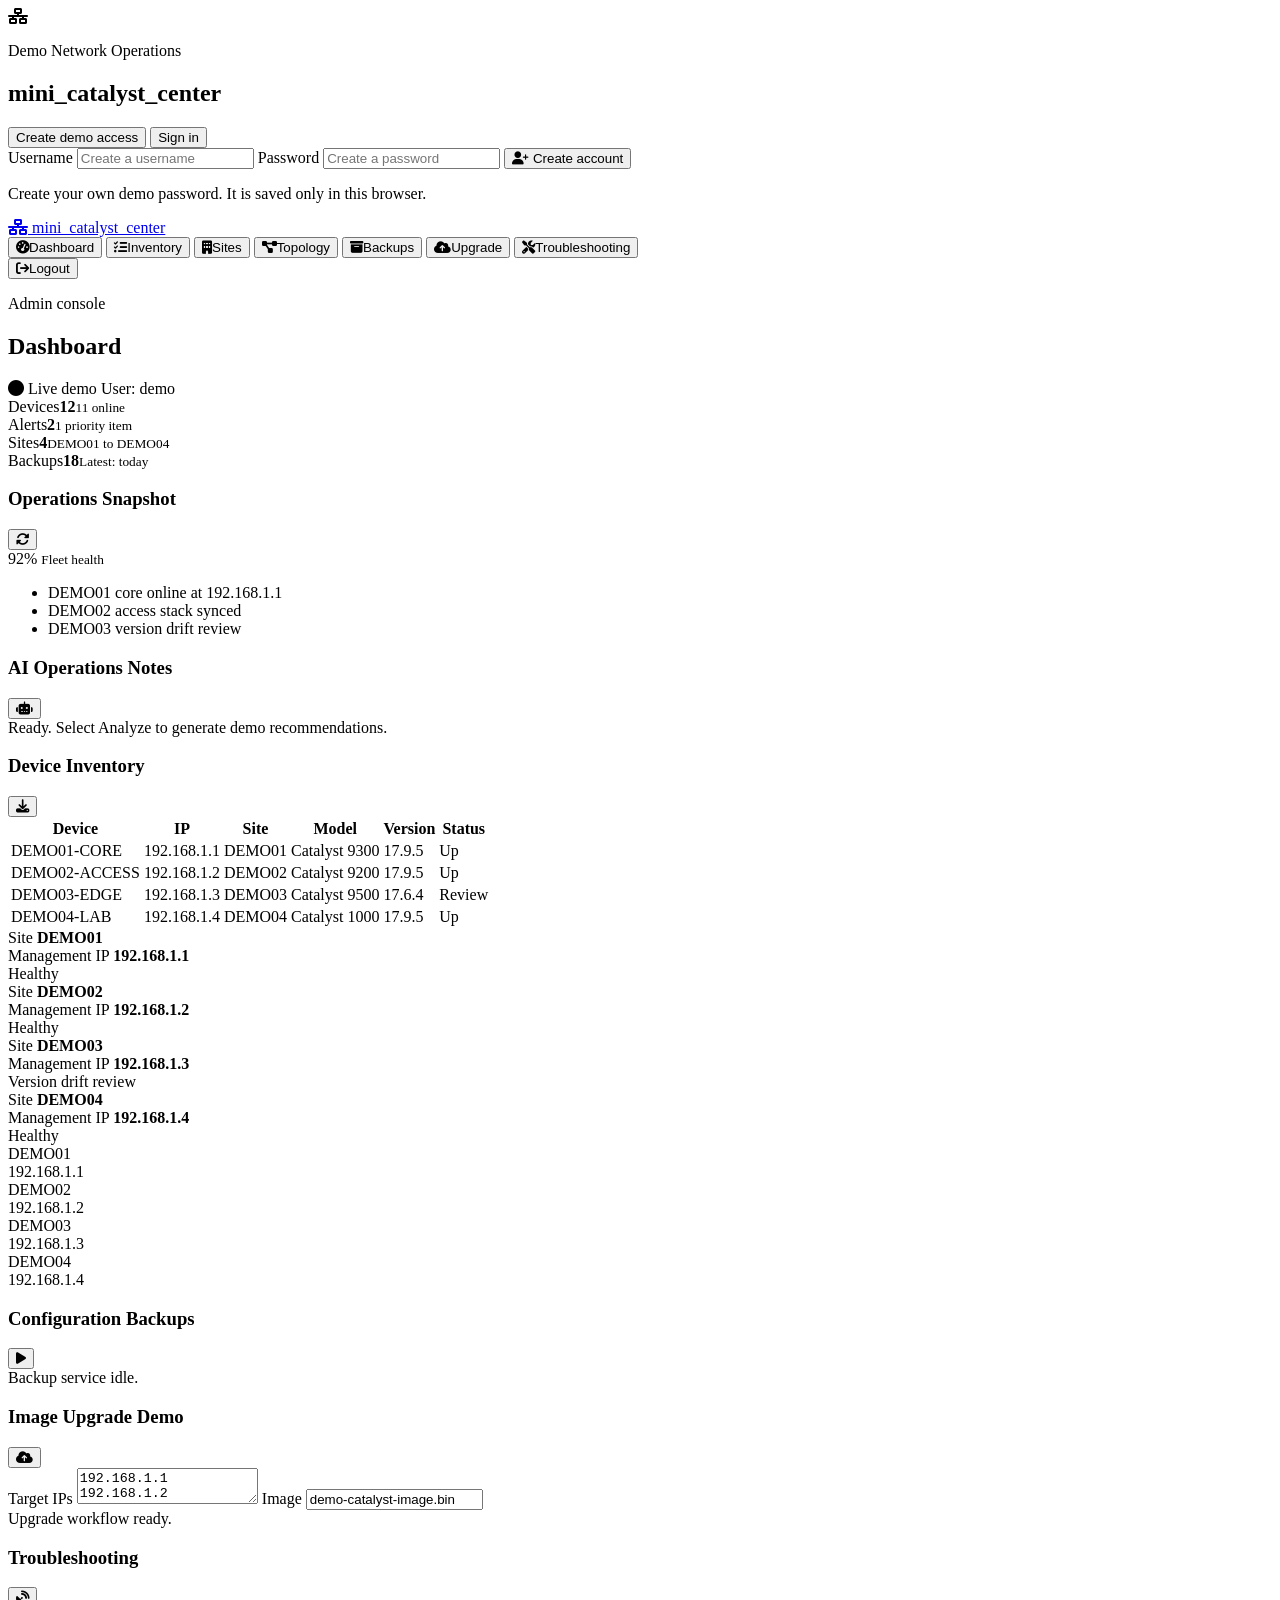
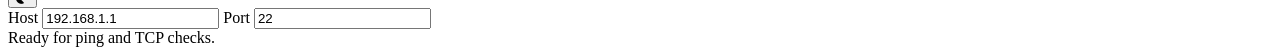
==== index.html @ f0715f22 "Publish GitHub Pages site" ====
<!doctype html>
<html lang="en">
  <head>
    <meta charset="utf-8">
    <meta name="viewport" content="width=device-width, initial-scale=1">
    <title>mini_catalyst_center</title>
    <link rel="preconnect" href="https://cdnjs.cloudflare.com">
    <link rel="stylesheet" href="https://cdnjs.cloudflare.com/ajax/libs/font-awesome/6.5.0/css/all.min.css">
    <link rel="stylesheet" href="styles.css">
  </head>
  <body>
    <section id="loginView" class="login-view">
      <div class="login-card">
        <div class="brand-lockup">
          <span class="brand-icon"><i class="fa-solid fa-network-wired"></i></span>
          <div>
            <p class="eyebrow">Demo Network Operations</p>
            <h1>mini_catalyst_center</h1>
          </div>
        </div>
        <div class="auth-tabs" role="tablist" aria-label="Demo access">
          <button id="createTab" class="auth-tab active" type="button" data-auth-mode="create">Create demo access</button>
          <button id="signinTab" class="auth-tab" type="button" data-auth-mode="signin">Sign in</button>
        </div>
        <form id="loginForm" class="login-form">
          <label>Username <input id="username" placeholder="Create a username" autocomplete="username"></label>
          <label>Password <input id="password" placeholder="Create a password" type="password" autocomplete="new-password"></label>
          <button id="authButton" type="submit"><i class="fa-solid fa-user-plus"></i> Create account</button>
          <p id="authNote" class="small-note">Create your own demo password. It is saved only in this browser.</p>
        </form>
      </div>
    </section>

    <section id="appView" class="app-view is-hidden">
      <aside class="sidebar">
        <a class="brand-link" href="#dashboard" data-view="dashboard">
          <i class="fa-solid fa-network-wired"></i>
          <span>mini_catalyst_center</span>
        </a>
        <nav>
          <button class="nav-item active" data-view="dashboard"><i class="fa-solid fa-gauge-high"></i><span>Dashboard</span></button>
          <button class="nav-item" data-view="inventory"><i class="fa-solid fa-list-check"></i><span>Inventory</span></button>
          <button class="nav-item" data-view="sites"><i class="fa-solid fa-building"></i><span>Sites</span></button>
          <button class="nav-item" data-view="topology"><i class="fa-solid fa-diagram-project"></i><span>Topology</span></button>
          <button class="nav-item" data-view="backups"><i class="fa-solid fa-box-archive"></i><span>Backups</span></button>
          <button class="nav-item" data-view="upgrade"><i class="fa-solid fa-cloud-arrow-up"></i><span>Upgrade</span></button>
          <button class="nav-item" data-view="troubleshooting"><i class="fa-solid fa-screwdriver-wrench"></i><span>Troubleshooting</span></button>
        </nav>
        <button id="logoutButton" class="logout-button"><i class="fa-solid fa-arrow-right-from-bracket"></i><span>Logout</span></button>
      </aside>

      <main class="main">
        <header class="topbar">
          <div>
            <p class="eyebrow">Admin console</p>
            <h2 id="viewTitle">Dashboard</h2>
          </div>
          <div class="top-actions">
            <span class="status-pill live"><i class="fa-solid fa-circle"></i> Live demo</span>
            <span id="activeUser" class="status-pill">User: demo</span>
          </div>
        </header>

        <section id="dashboard" class="view active">
          <div class="kpi-grid">
            <article class="kpi success"><span>Devices</span><strong>12</strong><small>11 online</small></article>
            <article class="kpi warn"><span>Alerts</span><strong>2</strong><small>1 priority item</small></article>
            <article class="kpi"><span>Sites</span><strong>4</strong><small>DEMO01 to DEMO04</small></article>
            <article class="kpi"><span>Backups</span><strong>18</strong><small>Latest: today</small></article>
          </div>
          <div class="split">
            <article class="panel">
              <div class="panel-head"><h3>Operations Snapshot</h3><button data-action="refresh"><i class="fa-solid fa-rotate"></i></button></div>
              <div class="health-ring">
                <span>92%</span>
                <small>Fleet health</small>
              </div>
              <ul class="signal-list">
                <li><span class="dot ok"></span> DEMO01 core online at 192.168.1.1</li>
                <li><span class="dot ok"></span> DEMO02 access stack synced</li>
                <li><span class="dot warn"></span> DEMO03 version drift review</li>
              </ul>
            </article>
            <article class="panel">
              <div class="panel-head"><h3>AI Operations Notes</h3><button data-action="analyze"><i class="fa-solid fa-robot"></i></button></div>
              <div id="aiNotes" class="terminal-box">Ready. Select Analyze to generate demo recommendations.</div>
            </article>
          </div>
        </section>

        <section id="inventory" class="view">
          <div class="panel">
            <div class="panel-head"><h3>Device Inventory</h3><button data-action="export"><i class="fa-solid fa-download"></i></button></div>
            <div class="table-wrap">
              <table>
                <thead><tr><th>Device</th><th>IP</th><th>Site</th><th>Model</th><th>Version</th><th>Status</th></tr></thead>
                <tbody id="inventoryRows"></tbody>
              </table>
            </div>
          </div>
        </section>

        <section id="sites" class="view">
          <div class="site-grid" id="siteGrid"></div>
        </section>

        <section id="topology" class="view">
          <div class="panel topology-panel">
            <div class="topology-canvas">
              <div class="node core">DEMO01<br><span>192.168.1.1</span></div>
              <div class="node access a">DEMO02<br><span>192.168.1.2</span></div>
              <div class="node access b">DEMO03<br><span>192.168.1.3</span></div>
              <div class="node access c">DEMO04<br><span>192.168.1.4</span></div>
              <div class="line l1"></div><div class="line l2"></div><div class="line l3"></div>
            </div>
          </div>
        </section>

        <section id="backups" class="view">
          <div class="panel">
            <div class="panel-head"><h3>Configuration Backups</h3><button data-action="backup"><i class="fa-solid fa-play"></i></button></div>
            <div id="backupLog" class="terminal-box">Backup service idle.</div>
          </div>
        </section>

        <section id="upgrade" class="view">
          <div class="panel">
            <div class="panel-head"><h3>Image Upgrade Demo</h3><button data-action="upgrade"><i class="fa-solid fa-cloud-arrow-up"></i></button></div>
            <div class="upgrade-grid">
              <label>Target IPs <textarea>192.168.1.1
192.168.1.2</textarea></label>
              <label>Image <input value="demo-catalyst-image.bin"></label>
            </div>
            <div class="progress-track"><span id="upgradeBar"></span></div>
            <div id="upgradeLog" class="terminal-box">Upgrade workflow ready.</div>
          </div>
        </section>

        <section id="troubleshooting" class="view">
          <div class="panel">
            <div class="panel-head"><h3>Troubleshooting</h3><button data-action="ping"><i class="fa-solid fa-satellite-dish"></i></button></div>
            <div class="trouble-grid">
              <label>Host <input value="192.168.1.1"></label>
              <label>Port <input value="22"></label>
            </div>
            <div id="troubleLog" class="terminal-box">Ready for ping and TCP checks.</div>
          </div>
        </section>
      </main>
    </section>

    <script src="app.js"></script>
  </body>
</html>
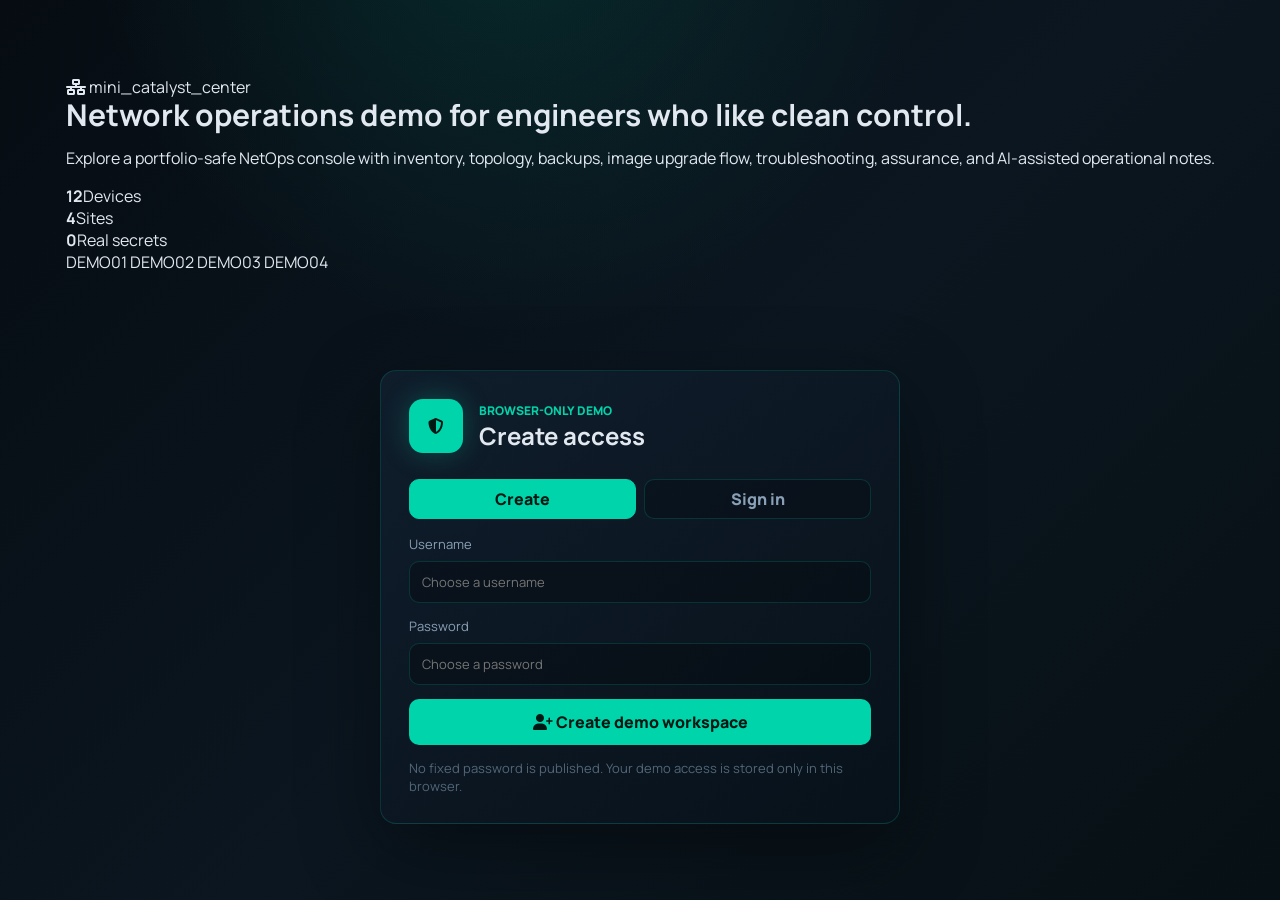
==== commit 1249b6ff: "Upgrade mini catalyst center demo experience" ====
--- a/index.html
+++ b/index.html
@@ -3,6 +3,7 @@
   <head>
     <meta charset="utf-8">
     <meta name="viewport" content="width=device-width, initial-scale=1">
+    <meta name="description" content="mini_catalyst_center is a demo NetOps portal for inventory, topology, backups, upgrades, troubleshooting, and operational assurance.">
     <title>mini_catalyst_center</title>
     <link rel="preconnect" href="https://cdnjs.cloudflare.com">
     <link rel="stylesheet" href="https://cdnjs.cloudflare.com/ajax/libs/font-awesome/6.5.0/css/all.min.css">
@@ -10,23 +11,45 @@
   </head>
   <body>
     <section id="loginView" class="login-view">
+      <div class="login-hero">
+        <div class="hero-copy">
+          <span class="brand-chip"><i class="fa-solid fa-network-wired"></i> mini_catalyst_center</span>
+          <h1>Network operations demo for engineers who like clean control.</h1>
+          <p>Explore a portfolio-safe NetOps console with inventory, topology, backups, image upgrade flow, troubleshooting, assurance, and AI-assisted operational notes.</p>
+          <div class="hero-stats" aria-label="Demo summary">
+            <div><strong>12</strong><span>Devices</span></div>
+            <div><strong>4</strong><span>Sites</span></div>
+            <div><strong>0</strong><span>Real secrets</span></div>
+          </div>
+        </div>
+        <div class="hero-map" aria-hidden="true">
+          <span class="map-node core">DEMO01</span>
+          <span class="map-node a">DEMO02</span>
+          <span class="map-node b">DEMO03</span>
+          <span class="map-node c">DEMO04</span>
+          <span class="map-line one"></span>
+          <span class="map-line two"></span>
+          <span class="map-line three"></span>
+        </div>
+      </div>
+
       <div class="login-card">
         <div class="brand-lockup">
-          <span class="brand-icon"><i class="fa-solid fa-network-wired"></i></span>
+          <span class="brand-icon"><i class="fa-solid fa-shield-halved"></i></span>
           <div>
-            <p class="eyebrow">Demo Network Operations</p>
-            <h1>mini_catalyst_center</h1>
+            <p class="eyebrow">Browser-only demo</p>
+            <h2>Create access</h2>
           </div>
         </div>
         <div class="auth-tabs" role="tablist" aria-label="Demo access">
-          <button id="createTab" class="auth-tab active" type="button" data-auth-mode="create">Create demo access</button>
-          <button id="signinTab" class="auth-tab" type="button" data-auth-mode="signin">Sign in</button>
+          <button class="auth-tab active" type="button" data-auth-mode="create">Create</button>
+          <button class="auth-tab" type="button" data-auth-mode="signin">Sign in</button>
         </div>
         <form id="loginForm" class="login-form">
-          <label>Username <input id="username" placeholder="Create a username" autocomplete="username"></label>
-          <label>Password <input id="password" placeholder="Create a password" type="password" autocomplete="new-password"></label>
-          <button id="authButton" type="submit"><i class="fa-solid fa-user-plus"></i> Create account</button>
-          <p id="authNote" class="small-note">Create your own demo password. It is saved only in this browser.</p>
+          <label>Username <input id="username" placeholder="Choose a username" autocomplete="username"></label>
+          <label>Password <input id="password" placeholder="Choose a password" type="password" autocomplete="new-password"></label>
+          <button id="authButton" type="submit"><i class="fa-solid fa-user-plus"></i> Create demo workspace</button>
+          <p id="authNote" class="small-note">No fixed password is published. Your demo access is stored only in this browser.</p>
         </form>
       </div>
     </section>
@@ -42,9 +65,14 @@
           <button class="nav-item" data-view="inventory"><i class="fa-solid fa-list-check"></i><span>Inventory</span></button>
           <button class="nav-item" data-view="sites"><i class="fa-solid fa-building"></i><span>Sites</span></button>
           <button class="nav-item" data-view="topology"><i class="fa-solid fa-diagram-project"></i><span>Topology</span></button>
+          <button class="nav-item" data-view="assurance"><i class="fa-solid fa-clipboard-check"></i><span>Assurance</span></button>
+          <button class="nav-item" data-view="alerts"><i class="fa-solid fa-bell"></i><span>Alerts</span></button>
+          <button class="nav-item" data-view="commander"><i class="fa-solid fa-terminal"></i><span>Commander</span></button>
           <button class="nav-item" data-view="backups"><i class="fa-solid fa-box-archive"></i><span>Backups</span></button>
           <button class="nav-item" data-view="upgrade"><i class="fa-solid fa-cloud-arrow-up"></i><span>Upgrade</span></button>
           <button class="nav-item" data-view="troubleshooting"><i class="fa-solid fa-screwdriver-wrench"></i><span>Troubleshooting</span></button>
+          <button class="nav-item" data-view="ai-center"><i class="fa-solid fa-robot"></i><span>AI Center</span></button>
+          <button class="nav-item" data-view="jobs"><i class="fa-solid fa-briefcase"></i><span>Jobs</span></button>
         </nav>
         <button id="logoutButton" class="logout-button"><i class="fa-solid fa-arrow-right-from-bracket"></i><span>Logout</span></button>
       </aside>
@@ -56,6 +84,10 @@
             <h2 id="viewTitle">Dashboard</h2>
           </div>
           <div class="top-actions">
+            <label class="search-box" aria-label="Search demo">
+              <i class="fa-solid fa-magnifying-glass"></i>
+              <input id="globalSearch" placeholder="Search device, site, IP">
+            </label>
             <span class="status-pill live"><i class="fa-solid fa-circle"></i> Live demo</span>
             <span id="activeUser" class="status-pill">User: demo</span>
           </div>
@@ -63,18 +95,15 @@
 
         <section id="dashboard" class="view active">
           <div class="kpi-grid">
-            <article class="kpi success"><span>Devices</span><strong>12</strong><small>11 online</small></article>
+            <article class="kpi success"><span>Devices</span><strong id="kpiDevices">12</strong><small>11 online</small></article>
             <article class="kpi warn"><span>Alerts</span><strong>2</strong><small>1 priority item</small></article>
             <article class="kpi"><span>Sites</span><strong>4</strong><small>DEMO01 to DEMO04</small></article>
             <article class="kpi"><span>Backups</span><strong>18</strong><small>Latest: today</small></article>
           </div>
-          <div class="split">
-            <article class="panel">
-              <div class="panel-head"><h3>Operations Snapshot</h3><button data-action="refresh"><i class="fa-solid fa-rotate"></i></button></div>
-              <div class="health-ring">
-                <span>92%</span>
-                <small>Fleet health</small>
-              </div>
+          <div class="dashboard-grid">
+            <article class="panel health-panel">
+              <div class="panel-head"><h3>Operations Snapshot</h3><button title="Refresh" data-action="refresh"><i class="fa-solid fa-rotate"></i></button></div>
+              <div class="health-ring"><span>92%</span><small>Fleet health</small></div>
               <ul class="signal-list">
                 <li><span class="dot ok"></span> DEMO01 core online at 192.168.1.1</li>
                 <li><span class="dot ok"></span> DEMO02 access stack synced</li>
@@ -82,7 +111,11 @@
               </ul>
             </article>
             <article class="panel">
-              <div class="panel-head"><h3>AI Operations Notes</h3><button data-action="analyze"><i class="fa-solid fa-robot"></i></button></div>
+              <div class="panel-head"><h3>Priority Timeline</h3><button title="Analyze" data-action="analyze"><i class="fa-solid fa-robot"></i></button></div>
+              <div id="timelineList" class="timeline-list"></div>
+            </article>
+            <article class="panel span-2">
+              <div class="panel-head"><h3>AI Operations Notes</h3><button title="Generate recommendation" data-action="analyze"><i class="fa-solid fa-wand-magic-sparkles"></i></button></div>
               <div id="aiNotes" class="terminal-box">Ready. Select Analyze to generate demo recommendations.</div>
             </article>
           </div>
@@ -90,10 +123,16 @@
 
         <section id="inventory" class="view">
           <div class="panel">
-            <div class="panel-head"><h3>Device Inventory</h3><button data-action="export"><i class="fa-solid fa-download"></i></button></div>
+            <div class="panel-head">
+              <h3>Device Inventory</h3>
+              <div class="panel-actions">
+                <select id="siteFilter" aria-label="Filter by site"><option value="all">All sites</option></select>
+                <button title="Export demo inventory" data-action="export"><i class="fa-solid fa-download"></i></button>
+              </div>
+            </div>
             <div class="table-wrap">
               <table>
-                <thead><tr><th>Device</th><th>IP</th><th>Site</th><th>Model</th><th>Version</th><th>Status</th></tr></thead>
+                <thead><tr><th>Device</th><th>IP</th><th>Site</th><th>Role</th><th>Model</th><th>Version</th><th>Status</th></tr></thead>
                 <tbody id="inventoryRows"></tbody>
               </table>
             </div>
@@ -106,6 +145,7 @@
 
         <section id="topology" class="view">
           <div class="panel topology-panel">
+            <div class="panel-head"><h3>Fabric Topology</h3><button data-action="discover"><i class="fa-solid fa-arrows-rotate"></i></button></div>
             <div class="topology-canvas">
               <div class="node core">DEMO01<br><span>192.168.1.1</span></div>
               <div class="node access a">DEMO02<br><span>192.168.1.2</span></div>
@@ -116,20 +156,43 @@
           </div>
         </section>
 
+        <section id="assurance" class="view">
+          <div class="cards-grid" id="assuranceCards"></div>
+        </section>
+
+        <section id="alerts" class="view">
+          <div class="panel">
+            <div class="panel-head"><h3>Operational Alerts</h3><button data-action="ack-alerts"><i class="fa-solid fa-check"></i></button></div>
+            <div id="alertsList" class="event-list"></div>
+          </div>
+        </section>
+
+        <section id="commander" class="view">
+          <div class="panel">
+            <div class="panel-head"><h3>Command Runner</h3><button data-action="run-command"><i class="fa-solid fa-play"></i></button></div>
+            <div class="form-grid">
+              <label>Target <select id="commandTarget"></select></label>
+              <label>Command <input id="commandInput" value="show interfaces status"></label>
+            </div>
+            <div id="commandLog" class="terminal-box">Command runner ready.</div>
+          </div>
+        </section>
+
         <section id="backups" class="view">
           <div class="panel">
             <div class="panel-head"><h3>Configuration Backups</h3><button data-action="backup"><i class="fa-solid fa-play"></i></button></div>
             <div id="backupLog" class="terminal-box">Backup service idle.</div>
           </div>
+          <div class="cards-grid" id="backupCards"></div>
         </section>
 
         <section id="upgrade" class="view">
           <div class="panel">
             <div class="panel-head"><h3>Image Upgrade Demo</h3><button data-action="upgrade"><i class="fa-solid fa-cloud-arrow-up"></i></button></div>
-            <div class="upgrade-grid">
-              <label>Target IPs <textarea>192.168.1.1
+            <div class="form-grid">
+              <label>Target IPs <textarea id="upgradeTargets">192.168.1.1
 192.168.1.2</textarea></label>
-              <label>Image <input value="demo-catalyst-image.bin"></label>
+              <label>Image <input id="upgradeImage" value="demo-catalyst-image.bin"></label>
             </div>
             <div class="progress-track"><span id="upgradeBar"></span></div>
             <div id="upgradeLog" class="terminal-box">Upgrade workflow ready.</div>
@@ -139,11 +202,25 @@
         <section id="troubleshooting" class="view">
           <div class="panel">
             <div class="panel-head"><h3>Troubleshooting</h3><button data-action="ping"><i class="fa-solid fa-satellite-dish"></i></button></div>
-            <div class="trouble-grid">
-              <label>Host <input value="192.168.1.1"></label>
-              <label>Port <input value="22"></label>
+            <div class="form-grid">
+              <label>Host <input id="troubleHost" value="192.168.1.1"></label>
+              <label>Port <input id="troublePort" value="22"></label>
             </div>
             <div id="troubleLog" class="terminal-box">Ready for ping and TCP checks.</div>
+          </div>
+        </section>
+
+        <section id="ai-center" class="view">
+          <div class="panel">
+            <div class="panel-head"><h3>AI Center</h3><button data-action="ai-plan"><i class="fa-solid fa-wand-magic-sparkles"></i></button></div>
+            <div id="aiPlan" class="ai-plan-grid"></div>
+          </div>
+        </section>
+
+        <section id="jobs" class="view">
+          <div class="panel">
+            <div class="panel-head"><h3>Background Jobs</h3><button data-action="new-job"><i class="fa-solid fa-plus"></i></button></div>
+            <div id="jobsList" class="event-list"></div>
           </div>
         </section>
       </main>
--- a/styles.css
+++ b/styles.css
@@ -0,0 +1,480 @@
+@import url("https://fonts.googleapis.com/css2?family=JetBrains+Mono:wght@400;600;700&family=Manrope:wght@400;600;700;800&display=swap");
+
+:root {
+  --teal: #00d4aa;
+  --teal-soft: rgba(0, 212, 170, .15);
+  --cyan: #7dd3fc;
+  --green: #22c55e;
+  --red: #ef4444;
+  --yellow: #f59e0b;
+  --ink: #e2e8f0;
+  --muted: #8aa0b6;
+  --quiet: #526677;
+  --bg: #060c12;
+  --surface: #0c1520;
+  --panel: #101e2c;
+  --panel-2: #142030;
+  --line: rgba(0, 212, 170, .18);
+  --shadow: 0 24px 80px rgba(0, 0, 0, .38);
+  --mono: "JetBrains Mono", Consolas, monospace;
+  --sans: "Manrope", Arial, sans-serif;
+}
+
+* { box-sizing: border-box; }
+
+body {
+  margin: 0;
+  min-height: 100vh;
+  color: var(--ink);
+  font-family: var(--sans);
+  background:
+    radial-gradient(circle at 40% -10%, rgba(0, 212, 170, .13), transparent 34%),
+    linear-gradient(135deg, #060c12 0%, #0b1620 52%, #071014 100%);
+}
+
+button, input, textarea { font: inherit; }
+button { cursor: pointer; }
+
+.is-hidden { display: none !important; }
+
+.login-view {
+  min-height: 100vh;
+  display: grid;
+  place-items: center;
+  padding: 28px;
+}
+
+.login-card {
+  width: min(520px, 100%);
+  border: 1px solid var(--line);
+  border-radius: 16px;
+  padding: 28px;
+  background: linear-gradient(145deg, rgba(16, 30, 44, .96), rgba(8, 18, 26, .96));
+  box-shadow: var(--shadow);
+}
+
+.brand-lockup, .topbar, .panel-head, .top-actions {
+  display: flex;
+  align-items: center;
+  justify-content: space-between;
+  gap: 16px;
+}
+
+.brand-lockup { justify-content: flex-start; }
+
+.brand-icon {
+  display: grid;
+  place-items: center;
+  width: 54px;
+  height: 54px;
+  border-radius: 14px;
+  color: #001813;
+  background: var(--teal);
+  box-shadow: 0 0 28px rgba(0, 212, 170, .28);
+}
+
+.eyebrow {
+  margin: 0 0 4px;
+  color: var(--teal);
+  font-size: 12px;
+  font-weight: 800;
+  letter-spacing: 0;
+  text-transform: uppercase;
+}
+
+h1, h2, h3 { margin: 0; line-height: 1.1; }
+h1 { font-size: 30px; }
+h2 { font-size: 24px; }
+h3 { font-size: 16px; }
+
+.login-form {
+  display: grid;
+  gap: 14px;
+  margin-top: 16px;
+}
+
+.auth-tabs {
+  display: grid;
+  grid-template-columns: 1fr 1fr;
+  gap: 8px;
+  margin-top: 26px;
+}
+
+.auth-tab {
+  min-height: 40px;
+  border: 1px solid var(--line);
+  border-radius: 10px;
+  color: var(--muted);
+  background: rgba(0, 0, 0, .18);
+  font-weight: 800;
+}
+
+.auth-tab.active {
+  color: #001813;
+  background: var(--teal);
+  border-color: var(--teal);
+}
+
+label {
+  display: grid;
+  gap: 8px;
+  color: var(--muted);
+  font-size: 13px;
+}
+
+input, textarea {
+  width: 100%;
+  border: 1px solid var(--line);
+  border-radius: 10px;
+  padding: 11px 12px;
+  color: var(--ink);
+  background: rgba(0, 0, 0, .25);
+  outline: none;
+}
+
+textarea {
+  min-height: 96px;
+  resize: vertical;
+  font-family: var(--mono);
+}
+
+input:focus, textarea:focus { border-color: var(--teal); box-shadow: 0 0 0 3px rgba(0, 212, 170, .11); }
+
+.login-form button, .panel-head button, .nav-item, .logout-button {
+  border: 0;
+  border-radius: 10px;
+}
+
+.login-form button {
+  min-height: 46px;
+  color: #001813;
+  background: var(--teal);
+  font-weight: 800;
+}
+
+.small-note { margin: 0; color: var(--quiet); font-size: 13px; }
+
+.app-view {
+  min-height: 100vh;
+  display: grid;
+  grid-template-columns: 260px minmax(0, 1fr);
+}
+
+.sidebar {
+  position: sticky;
+  top: 0;
+  height: 100vh;
+  display: flex;
+  flex-direction: column;
+  gap: 18px;
+  padding: 18px;
+  border-right: 1px solid var(--line);
+  background: rgba(6, 12, 18, .92);
+  backdrop-filter: blur(14px);
+}
+
+.brand-link {
+  display: flex;
+  align-items: center;
+  gap: 10px;
+  color: var(--teal);
+  font-weight: 800;
+  text-decoration: none;
+}
+
+.sidebar nav {
+  display: grid;
+  gap: 7px;
+}
+
+.nav-item, .logout-button {
+  display: flex;
+  align-items: center;
+  gap: 10px;
+  min-height: 42px;
+  padding: 0 12px;
+  color: var(--muted);
+  background: transparent;
+  text-align: left;
+}
+
+.nav-item.active, .nav-item:hover {
+  color: var(--teal);
+  background: var(--teal-soft);
+}
+
+.logout-button {
+  margin-top: auto;
+  color: #ff9a9a;
+  border: 1px solid rgba(239, 68, 68, .24);
+}
+
+.main {
+  padding: 22px;
+}
+
+.topbar {
+  margin-bottom: 20px;
+}
+
+.status-pill {
+  display: inline-flex;
+  align-items: center;
+  gap: 7px;
+  min-height: 34px;
+  padding: 0 12px;
+  border: 1px solid var(--line);
+  border-radius: 999px;
+  color: var(--muted);
+  background: rgba(16, 30, 44, .72);
+  font-size: 13px;
+}
+
+.status-pill.live { color: var(--green); }
+
+.view { display: none; }
+.view.active { display: block; animation: rise .28s ease both; }
+
+@keyframes rise {
+  from { opacity: 0; transform: translateY(10px); }
+  to { opacity: 1; transform: translateY(0); }
+}
+
+.kpi-grid {
+  display: grid;
+  grid-template-columns: repeat(4, minmax(0, 1fr));
+  gap: 12px;
+}
+
+.kpi, .panel, .site-card {
+  border: 1px solid var(--line);
+  border-radius: 14px;
+  background: rgba(16, 30, 44, .88);
+  box-shadow: 0 10px 35px rgba(0, 0, 0, .18);
+}
+
+.kpi { padding: 16px; }
+.kpi span { display: block; color: var(--muted); font-size: 12px; text-transform: uppercase; font-weight: 800; }
+.kpi strong { display: block; margin: 8px 0 4px; font-size: 34px; line-height: 1; }
+.kpi small { color: var(--quiet); }
+.kpi.success strong { color: var(--green); }
+.kpi.warn strong { color: var(--yellow); }
+
+.split {
+  display: grid;
+  grid-template-columns: 1fr 1fr;
+  gap: 12px;
+  margin-top: 12px;
+}
+
+.panel { padding: 16px; }
+.panel-head { margin-bottom: 14px; }
+.panel-head button {
+  width: 38px;
+  height: 38px;
+  color: var(--teal);
+  background: rgba(0, 212, 170, .1);
+  border: 1px solid var(--line);
+}
+
+.health-ring {
+  width: 180px;
+  height: 180px;
+  display: grid;
+  place-items: center;
+  margin: 20px auto;
+  border-radius: 50%;
+  background: conic-gradient(var(--teal) 0 92%, rgba(255,255,255,.08) 92% 100%);
+  position: relative;
+}
+
+.health-ring::after {
+  content: "";
+  position: absolute;
+  inset: 18px;
+  border-radius: 50%;
+  background: var(--panel);
+}
+
+.health-ring span, .health-ring small {
+  position: relative;
+  z-index: 1;
+  grid-area: 1 / 1;
+}
+
+.health-ring span { font-size: 34px; font-weight: 800; color: var(--teal); transform: translateY(-8px); }
+.health-ring small { color: var(--muted); transform: translateY(28px); }
+
+.signal-list {
+  display: grid;
+  gap: 9px;
+  margin: 0;
+  padding: 0;
+  list-style: none;
+}
+
+.dot {
+  display: inline-block;
+  width: 8px;
+  height: 8px;
+  border-radius: 50%;
+  margin-right: 8px;
+}
+
+.dot.ok { background: var(--green); }
+.dot.warn { background: var(--yellow); }
+
+.terminal-box {
+  min-height: 180px;
+  overflow: auto;
+  border: 1px solid var(--line);
+  border-radius: 12px;
+  padding: 14px;
+  color: #7dffb1;
+  background: rgba(0, 0, 0, .36);
+  font-family: var(--mono);
+  font-size: 13px;
+  white-space: pre-wrap;
+}
+
+.table-wrap {
+  overflow: auto;
+  border: 1px solid rgba(255,255,255,.05);
+  border-radius: 12px;
+}
+
+table {
+  width: 100%;
+  border-collapse: collapse;
+  min-width: 760px;
+}
+
+th, td {
+  padding: 12px;
+  border-bottom: 1px solid rgba(255,255,255,.05);
+  text-align: left;
+}
+
+th {
+  color: var(--quiet);
+  font-size: 12px;
+  text-transform: uppercase;
+}
+
+td { color: var(--ink); }
+
+.badge {
+  display: inline-flex;
+  align-items: center;
+  min-height: 24px;
+  padding: 0 8px;
+  border-radius: 999px;
+  font-size: 12px;
+  font-weight: 800;
+}
+
+.badge.up { color: var(--green); background: rgba(34,197,94,.13); }
+.badge.review { color: var(--yellow); background: rgba(245,158,11,.13); }
+
+.site-grid {
+  display: grid;
+  grid-template-columns: repeat(4, minmax(0, 1fr));
+  gap: 12px;
+}
+
+.site-card {
+  min-height: 150px;
+  padding: 16px;
+  display: grid;
+  align-content: space-between;
+}
+
+.site-card strong { font-size: 26px; color: var(--teal); }
+.site-card span { color: var(--muted); }
+
+.topology-panel { min-height: 560px; }
+.topology-canvas {
+  position: relative;
+  min-height: 520px;
+  border-radius: 12px;
+  overflow: hidden;
+  background:
+    linear-gradient(rgba(0, 212, 170, .08) 1px, transparent 1px),
+    linear-gradient(90deg, rgba(0, 212, 170, .08) 1px, transparent 1px),
+    rgba(0, 0, 0, .22);
+  background-size: 34px 34px;
+}
+
+.node {
+  position: absolute;
+  z-index: 2;
+  display: grid;
+  place-items: center;
+  width: 150px;
+  height: 72px;
+  border: 1px solid var(--line);
+  border-radius: 14px;
+  background: var(--panel-2);
+  color: var(--ink);
+  font-weight: 800;
+  text-align: center;
+  box-shadow: 0 0 30px rgba(0, 212, 170, .08);
+}
+
+.node span { color: var(--teal); font-family: var(--mono); font-size: 12px; }
+.core { left: calc(50% - 75px); top: 42px; border-color: var(--teal); }
+.a { left: 9%; bottom: 70px; }
+.b { left: calc(50% - 75px); bottom: 70px; }
+.c { right: 9%; bottom: 70px; }
+
+.line {
+  position: absolute;
+  z-index: 1;
+  height: 2px;
+  background: linear-gradient(90deg, transparent, var(--teal), transparent);
+  transform-origin: left center;
+}
+
+.l1 { left: 50%; top: 114px; width: 330px; transform: rotate(130deg); }
+.l2 { left: 50%; top: 114px; width: 330px; transform: rotate(90deg); }
+.l3 { left: 50%; top: 114px; width: 330px; transform: rotate(50deg); }
+
+.upgrade-grid, .trouble-grid {
+  display: grid;
+  grid-template-columns: 1fr 1fr;
+  gap: 12px;
+  margin-bottom: 14px;
+}
+
+.progress-track {
+  height: 14px;
+  border-radius: 999px;
+  background: rgba(255,255,255,.07);
+  overflow: hidden;
+  margin-bottom: 14px;
+}
+
+.progress-track span {
+  display: block;
+  width: 0%;
+  height: 100%;
+  background: var(--teal);
+  transition: width .5s ease;
+}
+
+@media (max-width: 980px) {
+  .app-view { grid-template-columns: 74px minmax(0, 1fr); }
+  .sidebar { padding: 12px; }
+  .brand-link span, .nav-item span, .logout-button span { display: none; }
+  .kpi-grid, .split, .site-grid, .upgrade-grid, .trouble-grid { grid-template-columns: 1fr; }
+}
+
+@media (max-width: 640px) {
+  .app-view { display: block; }
+  .sidebar { position: static; height: auto; flex-direction: row; overflow-x: auto; }
+  .sidebar nav { display: flex; }
+  .logout-button { margin-top: 0; }
+  .main { padding: 14px; }
+  .topbar { align-items: flex-start; flex-direction: column; }
+  .top-actions { flex-wrap: wrap; }
+}
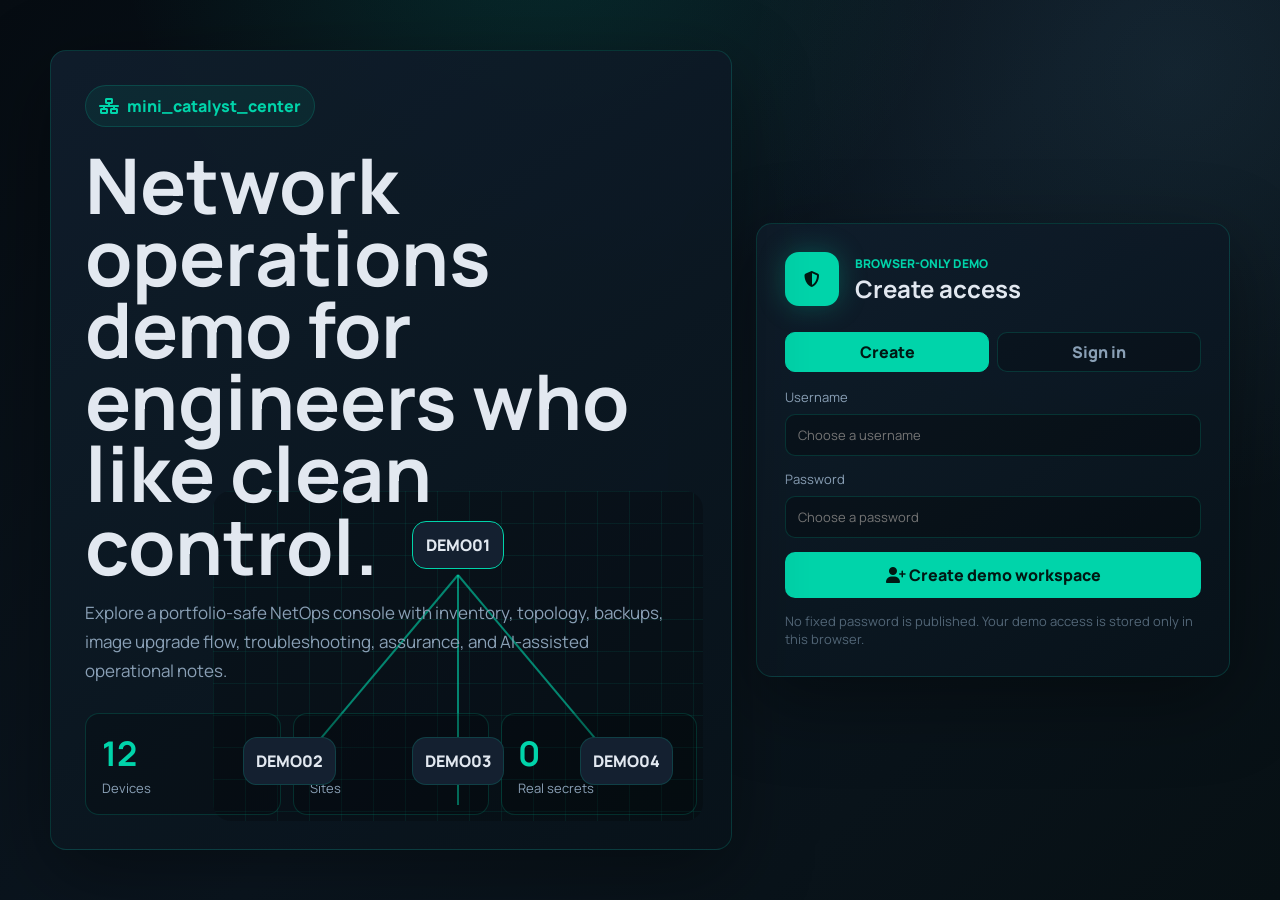
==== commit 06d55467: "Add site and server install workflows" ====
--- a/index.html
+++ b/index.html
@@ -123,16 +123,27 @@
 
         <section id="inventory" class="view">
           <div class="panel">
+            <div class="panel-head"><h3>Add Device</h3><button data-action="add-device"><i class="fa-solid fa-plus"></i></button></div>
+            <div class="form-grid">
+              <label>Hostname <input id="deviceName" value="SW-DEMO-NEW"></label>
+              <label>IP Address <input id="deviceIp" value="192.168.1.9"></label>
+              <label>Site <select id="deviceSite"></select></label>
+              <label>Role <input id="deviceRole" value="Access"></label>
+            </div>
+          </div>
+          <div class="panel">
             <div class="panel-head">
               <h3>Device Inventory</h3>
               <div class="panel-actions">
                 <select id="siteFilter" aria-label="Filter by site"><option value="all">All sites</option></select>
                 <button title="Export demo inventory" data-action="export"><i class="fa-solid fa-download"></i></button>
+                <button title="Remove selected demo device" data-action="delete-device"><i class="fa-solid fa-trash"></i></button>
+                <button title="Reset demo data" data-action="reset-demo"><i class="fa-solid fa-rotate-left"></i></button>
               </div>
             </div>
             <div class="table-wrap">
               <table>
-                <thead><tr><th>Device</th><th>IP</th><th>Site</th><th>Role</th><th>Model</th><th>Version</th><th>Status</th></tr></thead>
+                <thead><tr><th>Select</th><th>Device</th><th>IP</th><th>Site</th><th>Role</th><th>Model</th><th>Version</th><th>Status</th></tr></thead>
                 <tbody id="inventoryRows"></tbody>
               </table>
             </div>
@@ -140,6 +151,13 @@
         </section>
 
         <section id="sites" class="view">
+          <div class="panel">
+            <div class="panel-head"><h3>Create Site</h3><button data-action="add-site"><i class="fa-solid fa-plus"></i></button></div>
+            <div class="form-grid">
+              <label>Site Name <input id="newSiteName" value="DEMO05"></label>
+              <label>Management IP <input id="newSiteIp" value="192.168.1.10"></label>
+            </div>
+          </div>
           <div class="site-grid" id="siteGrid"></div>
         </section>
 
@@ -172,7 +190,9 @@
             <div class="panel-head"><h3>Command Runner</h3><button data-action="run-command"><i class="fa-solid fa-play"></i></button></div>
             <div class="form-grid">
               <label>Target <select id="commandTarget"></select></label>
-              <label>Command <input id="commandInput" value="show interfaces status"></label>
+              <label>Command Template <select id="commandTemplate"></select></label>
+              <label>Custom Command <input id="commandInput" value="show interfaces status"></label>
+              <label>Credential Source <input value="Server environment variables" disabled></label>
             </div>
             <div id="commandLog" class="terminal-box">Command runner ready.</div>
           </div>
@@ -194,6 +214,7 @@
 192.168.1.2</textarea></label>
               <label>Image <input id="upgradeImage" value="demo-catalyst-image.bin"></label>
             </div>
+            <div class="switch-picker" id="upgradeSwitches"></div>
             <div class="progress-track"><span id="upgradeBar"></span></div>
             <div id="upgradeLog" class="terminal-box">Upgrade workflow ready.</div>
           </div>
--- a/styles.css
+++ b/styles.css
@@ -28,40 +28,112 @@
   color: var(--ink);
   font-family: var(--sans);
   background:
-    radial-gradient(circle at 40% -10%, rgba(0, 212, 170, .13), transparent 34%),
+    radial-gradient(circle at 42% -12%, rgba(0, 212, 170, .14), transparent 34%),
+    radial-gradient(circle at 92% 8%, rgba(125, 211, 252, .08), transparent 30%),
     linear-gradient(135deg, #060c12 0%, #0b1620 52%, #071014 100%);
 }
 
-button, input, textarea { font: inherit; }
+button, input, textarea, select { font: inherit; }
 button { cursor: pointer; }
-
 .is-hidden { display: none !important; }
 
 .login-view {
   min-height: 100vh;
   display: grid;
-  place-items: center;
-  padding: 28px;
-}
-
-.login-card {
-  width: min(520px, 100%);
+  grid-template-columns: minmax(0, 1.18fr) minmax(380px, .82fr);
+  gap: 24px;
+  align-items: center;
+  width: min(1180px, calc(100% - 36px));
+  margin: 0 auto;
+  padding: 32px 0;
+}
+
+.login-hero, .login-card, .panel, .kpi, .site-card, .mini-card {
   border: 1px solid var(--line);
   border-radius: 16px;
-  padding: 28px;
-  background: linear-gradient(145deg, rgba(16, 30, 44, .96), rgba(8, 18, 26, .96));
+  background: linear-gradient(145deg, rgba(16, 30, 44, .94), rgba(8, 18, 26, .94));
   box-shadow: var(--shadow);
 }
 
-.brand-lockup, .topbar, .panel-head, .top-actions {
+.login-hero {
+  min-height: 620px;
+  position: relative;
+  overflow: hidden;
+  padding: 34px;
+}
+
+.hero-copy { position: relative; z-index: 2; max-width: 620px; }
+.brand-chip, .status-pill, .badge {
+  display: inline-flex;
+  align-items: center;
+  gap: 8px;
+  border: 1px solid var(--line);
+  border-radius: 999px;
+  color: var(--teal);
+  background: rgba(0, 212, 170, .08);
+}
+.brand-chip { padding: 9px 13px; font-weight: 800; }
+
+.hero-copy h1 {
+  margin: 22px 0 14px;
+  font-size: clamp(38px, 6vw, 78px);
+  line-height: .94;
+  letter-spacing: 0;
+}
+
+.hero-copy p { max-width: 580px; color: var(--muted); font-size: 17px; line-height: 1.7; }
+
+.hero-stats {
+  display: grid;
+  grid-template-columns: repeat(3, minmax(0, 1fr));
+  gap: 12px;
+  margin-top: 28px;
+}
+.hero-stats div { padding: 16px; border: 1px solid var(--line); border-radius: 14px; background: rgba(0,0,0,.2); }
+.hero-stats strong { display: block; color: var(--teal); font-size: 34px; }
+.hero-stats span { color: var(--muted); font-size: 13px; }
+
+.hero-map {
+  position: absolute;
+  inset: auto 28px 28px auto;
+  width: min(520px, 72%);
+  height: 330px;
+  border-radius: 18px;
+  background:
+    linear-gradient(rgba(0, 212, 170, .08) 1px, transparent 1px),
+    linear-gradient(90deg, rgba(0, 212, 170, .08) 1px, transparent 1px),
+    rgba(0,0,0,.2);
+  background-size: 32px 32px;
+}
+.map-node {
+  position: absolute;
+  z-index: 2;
+  min-width: 92px;
+  padding: 12px;
+  border: 1px solid var(--line);
+  border-radius: 14px;
+  color: var(--ink);
+  background: var(--panel-2);
+  text-align: center;
+  font-weight: 800;
+}
+.map-node.core { left: 50%; top: 30px; transform: translateX(-50%); border-color: var(--teal); }
+.map-node.a { left: 30px; bottom: 36px; }
+.map-node.b { left: 50%; bottom: 36px; transform: translateX(-50%); }
+.map-node.c { right: 30px; bottom: 36px; }
+.map-line { position: absolute; z-index: 1; left: 50%; top: 83px; width: 230px; height: 2px; background: var(--teal); transform-origin: left center; opacity: .6; }
+.map-line.one { transform: rotate(130deg); }
+.map-line.two { transform: rotate(90deg); }
+.map-line.three { transform: rotate(50deg); }
+
+.login-card { padding: 28px; }
+.brand-lockup, .topbar, .panel-head, .top-actions, .panel-actions {
   display: flex;
   align-items: center;
   justify-content: space-between;
   gap: 16px;
 }
-
 .brand-lockup { justify-content: flex-start; }
-
 .brand-icon {
   display: grid;
   place-items: center;
@@ -72,34 +144,12 @@
   background: var(--teal);
   box-shadow: 0 0 28px rgba(0, 212, 170, .28);
 }
-
-.eyebrow {
-  margin: 0 0 4px;
-  color: var(--teal);
-  font-size: 12px;
-  font-weight: 800;
-  letter-spacing: 0;
-  text-transform: uppercase;
-}
-
+.eyebrow { margin: 0 0 4px; color: var(--teal); font-size: 12px; font-weight: 800; letter-spacing: 0; text-transform: uppercase; }
 h1, h2, h3 { margin: 0; line-height: 1.1; }
-h1 { font-size: 30px; }
 h2 { font-size: 24px; }
 h3 { font-size: 16px; }
 
-.login-form {
-  display: grid;
-  gap: 14px;
-  margin-top: 16px;
-}
-
-.auth-tabs {
-  display: grid;
-  grid-template-columns: 1fr 1fr;
-  gap: 8px;
-  margin-top: 26px;
-}
-
+.auth-tabs { display: grid; grid-template-columns: 1fr 1fr; gap: 8px; margin-top: 26px; }
 .auth-tab {
   min-height: 40px;
   border: 1px solid var(--line);
@@ -108,21 +158,10 @@
   background: rgba(0, 0, 0, .18);
   font-weight: 800;
 }
-
-.auth-tab.active {
-  color: #001813;
-  background: var(--teal);
-  border-color: var(--teal);
-}
-
-label {
-  display: grid;
-  gap: 8px;
-  color: var(--muted);
-  font-size: 13px;
-}
-
-input, textarea {
+.auth-tab.active { color: #001813; background: var(--teal); border-color: var(--teal); }
+.login-form { display: grid; gap: 14px; margin-top: 16px; }
+label { display: grid; gap: 8px; color: var(--muted); font-size: 13px; }
+input, textarea, select {
   width: 100%;
   border: 1px solid var(--line);
   border-radius: 10px;
@@ -131,143 +170,84 @@
   background: rgba(0, 0, 0, .25);
   outline: none;
 }
-
-textarea {
-  min-height: 96px;
-  resize: vertical;
-  font-family: var(--mono);
-}
-
-input:focus, textarea:focus { border-color: var(--teal); box-shadow: 0 0 0 3px rgba(0, 212, 170, .11); }
-
+textarea { min-height: 96px; resize: vertical; font-family: var(--mono); }
+input:focus, textarea:focus, select:focus { border-color: var(--teal); box-shadow: 0 0 0 3px rgba(0, 212, 170, .11); }
 .login-form button, .panel-head button, .nav-item, .logout-button {
   border: 0;
   border-radius: 10px;
 }
-
 .login-form button {
   min-height: 46px;
   color: #001813;
   background: var(--teal);
   font-weight: 800;
 }
-
 .small-note { margin: 0; color: var(--quiet); font-size: 13px; }
 
-.app-view {
-  min-height: 100vh;
-  display: grid;
-  grid-template-columns: 260px minmax(0, 1fr);
-}
-
+.app-view { min-height: 100vh; display: grid; grid-template-columns: 270px minmax(0, 1fr); }
 .sidebar {
   position: sticky;
   top: 0;
   height: 100vh;
   display: flex;
   flex-direction: column;
-  gap: 18px;
+  gap: 16px;
   padding: 18px;
   border-right: 1px solid var(--line);
   background: rgba(6, 12, 18, .92);
   backdrop-filter: blur(14px);
 }
-
-.brand-link {
-  display: flex;
-  align-items: center;
-  gap: 10px;
-  color: var(--teal);
-  font-weight: 800;
-  text-decoration: none;
-}
-
-.sidebar nav {
-  display: grid;
-  gap: 7px;
-}
-
+.brand-link { display: flex; align-items: center; gap: 10px; color: var(--teal); font-weight: 800; text-decoration: none; }
+.sidebar nav { display: grid; gap: 6px; overflow: auto; padding-right: 4px; }
 .nav-item, .logout-button {
   display: flex;
   align-items: center;
   gap: 10px;
-  min-height: 42px;
+  min-height: 40px;
   padding: 0 12px;
   color: var(--muted);
   background: transparent;
   text-align: left;
 }
-
-.nav-item.active, .nav-item:hover {
-  color: var(--teal);
-  background: var(--teal-soft);
-}
-
-.logout-button {
-  margin-top: auto;
-  color: #ff9a9a;
-  border: 1px solid rgba(239, 68, 68, .24);
-}
-
-.main {
-  padding: 22px;
-}
-
-.topbar {
-  margin-bottom: 20px;
-}
-
-.status-pill {
-  display: inline-flex;
-  align-items: center;
-  gap: 7px;
-  min-height: 34px;
+.nav-item.active, .nav-item:hover { color: var(--teal); background: var(--teal-soft); }
+.logout-button { margin-top: auto; color: #ff9a9a; border: 1px solid rgba(239, 68, 68, .24); }
+.main { padding: 22px; }
+.topbar { margin-bottom: 20px; }
+.top-actions { flex-wrap: wrap; justify-content: flex-end; }
+.status-pill { min-height: 36px; padding: 0 12px; color: var(--muted); background: rgba(16, 30, 44, .72); font-size: 13px; }
+.status-pill.live { color: var(--green); }
+.search-box {
+  width: min(320px, 100%);
+  display: flex;
+  align-items: center;
+  gap: 9px;
+  border: 1px solid var(--line);
+  border-radius: 999px;
   padding: 0 12px;
-  border: 1px solid var(--line);
-  border-radius: 999px;
-  color: var(--muted);
   background: rgba(16, 30, 44, .72);
-  font-size: 13px;
-}
-
-.status-pill.live { color: var(--green); }
+}
+.search-box input { border: 0; padding: 9px 0; background: transparent; box-shadow: none; }
 
 .view { display: none; }
 .view.active { display: block; animation: rise .28s ease both; }
-
-@keyframes rise {
-  from { opacity: 0; transform: translateY(10px); }
-  to { opacity: 1; transform: translateY(0); }
-}
-
-.kpi-grid {
-  display: grid;
-  grid-template-columns: repeat(4, minmax(0, 1fr));
-  gap: 12px;
-}
-
-.kpi, .panel, .site-card {
-  border: 1px solid var(--line);
-  border-radius: 14px;
-  background: rgba(16, 30, 44, .88);
-  box-shadow: 0 10px 35px rgba(0, 0, 0, .18);
-}
-
+@keyframes rise { from { opacity: 0; transform: translateY(10px); } to { opacity: 1; transform: translateY(0); } }
+
+.kpi-grid, .cards-grid, .site-grid { display: grid; grid-template-columns: repeat(4, minmax(0, 1fr)); gap: 12px; }
 .kpi { padding: 16px; }
-.kpi span { display: block; color: var(--muted); font-size: 12px; text-transform: uppercase; font-weight: 800; }
-.kpi strong { display: block; margin: 8px 0 4px; font-size: 34px; line-height: 1; }
-.kpi small { color: var(--quiet); }
-.kpi.success strong { color: var(--green); }
-.kpi.warn strong { color: var(--yellow); }
-
-.split {
-  display: grid;
-  grid-template-columns: 1fr 1fr;
+.kpi span, .mini-card span, .site-card span { display: block; color: var(--muted); font-size: 12px; text-transform: uppercase; font-weight: 800; }
+.kpi strong, .mini-card strong, .site-card strong { display: block; margin: 8px 0 4px; font-size: 32px; line-height: 1; }
+.kpi small, .mini-card small, .site-card small { color: var(--quiet); }
+.kpi.success strong, .mini-card.ok strong { color: var(--green); }
+.kpi.warn strong, .mini-card.review strong { color: var(--yellow); }
+
+.dashboard-grid {
+  display: grid;
+  grid-template-columns: .9fr 1.1fr;
   gap: 12px;
   margin-top: 12px;
 }
-
-.panel { padding: 16px; }
+.span-2 { grid-column: span 2; }
+.panel, .mini-card, .site-card { padding: 16px; }
 .panel-head { margin-bottom: 14px; }
 .panel-head button {
   width: 38px;
@@ -276,6 +256,7 @@
   background: rgba(0, 212, 170, .1);
   border: 1px solid var(--line);
 }
+.panel-actions select { min-width: 150px; }
 
 .health-ring {
   width: 180px;
@@ -287,40 +268,12 @@
   background: conic-gradient(var(--teal) 0 92%, rgba(255,255,255,.08) 92% 100%);
   position: relative;
 }
-
-.health-ring::after {
-  content: "";
-  position: absolute;
-  inset: 18px;
-  border-radius: 50%;
-  background: var(--panel);
-}
-
-.health-ring span, .health-ring small {
-  position: relative;
-  z-index: 1;
-  grid-area: 1 / 1;
-}
-
+.health-ring::after { content: ""; position: absolute; inset: 18px; border-radius: 50%; background: var(--panel); }
+.health-ring span, .health-ring small { position: relative; z-index: 1; grid-area: 1 / 1; }
 .health-ring span { font-size: 34px; font-weight: 800; color: var(--teal); transform: translateY(-8px); }
 .health-ring small { color: var(--muted); transform: translateY(28px); }
-
-.signal-list {
-  display: grid;
-  gap: 9px;
-  margin: 0;
-  padding: 0;
-  list-style: none;
-}
-
-.dot {
-  display: inline-block;
-  width: 8px;
-  height: 8px;
-  border-radius: 50%;
-  margin-right: 8px;
-}
-
+.signal-list { display: grid; gap: 9px; margin: 0; padding: 0; list-style: none; }
+.dot { display: inline-block; width: 8px; height: 8px; border-radius: 50%; margin-right: 8px; }
 .dot.ok { background: var(--green); }
 .dot.warn { background: var(--yellow); }
 
@@ -336,63 +289,36 @@
   font-size: 13px;
   white-space: pre-wrap;
 }
-
-.table-wrap {
-  overflow: auto;
-  border: 1px solid rgba(255,255,255,.05);
+.timeline-list, .event-list { display: grid; gap: 10px; }
+.timeline-item, .event-row {
+  display: grid;
+  grid-template-columns: 16px minmax(0, 1fr);
+  gap: 10px;
+  border: 1px solid rgba(255,255,255,.06);
   border-radius: 12px;
-}
-
-table {
-  width: 100%;
-  border-collapse: collapse;
-  min-width: 760px;
-}
-
-th, td {
   padding: 12px;
-  border-bottom: 1px solid rgba(255,255,255,.05);
-  text-align: left;
-}
-
-th {
-  color: var(--quiet);
-  font-size: 12px;
-  text-transform: uppercase;
-}
-
+  background: rgba(0,0,0,.18);
+}
+.event-row { grid-template-columns: minmax(0, 1fr); }
+.timeline-item > span { width: 10px; height: 10px; margin-top: 5px; border-radius: 50%; background: var(--cyan); }
+.timeline-item.warn > span, .event-row.warn { border-color: rgba(245,158,11,.25); }
+.timeline-item.warn > span { background: var(--yellow); }
+.timeline-item.ok > span, .event-row.ok { border-color: rgba(34,197,94,.25); }
+.timeline-item.ok > span { background: var(--green); }
+.timeline-item small, .event-row span { display: block; color: var(--muted); margin-top: 3px; }
+
+.table-wrap { overflow: auto; border: 1px solid rgba(255,255,255,.05); border-radius: 12px; }
+table { width: 100%; border-collapse: collapse; min-width: 860px; }
+th, td { padding: 12px; border-bottom: 1px solid rgba(255,255,255,.05); text-align: left; }
+th { color: var(--quiet); font-size: 12px; text-transform: uppercase; }
 td { color: var(--ink); }
-
-.badge {
-  display: inline-flex;
-  align-items: center;
-  min-height: 24px;
-  padding: 0 8px;
-  border-radius: 999px;
-  font-size: 12px;
-  font-weight: 800;
-}
-
+.badge { min-height: 24px; padding: 0 8px; font-size: 12px; font-weight: 800; }
 .badge.up { color: var(--green); background: rgba(34,197,94,.13); }
 .badge.review { color: var(--yellow); background: rgba(245,158,11,.13); }
 
-.site-grid {
-  display: grid;
-  grid-template-columns: repeat(4, minmax(0, 1fr));
-  gap: 12px;
-}
-
-.site-card {
-  min-height: 150px;
-  padding: 16px;
-  display: grid;
-  align-content: space-between;
-}
-
-.site-card strong { font-size: 26px; color: var(--teal); }
-.site-card span { color: var(--muted); }
-
-.topology-panel { min-height: 560px; }
+.site-card { min-height: 156px; display: grid; align-content: space-between; }
+.site-card strong { color: var(--teal); }
+.topology-panel { min-height: 580px; }
 .topology-canvas {
   position: relative;
   min-height: 520px;
@@ -404,7 +330,6 @@
     rgba(0, 0, 0, .22);
   background-size: 34px 34px;
 }
-
 .node {
   position: absolute;
   z-index: 2;
@@ -420,61 +345,42 @@
   text-align: center;
   box-shadow: 0 0 30px rgba(0, 212, 170, .08);
 }
-
 .node span { color: var(--teal); font-family: var(--mono); font-size: 12px; }
 .core { left: calc(50% - 75px); top: 42px; border-color: var(--teal); }
 .a { left: 9%; bottom: 70px; }
 .b { left: calc(50% - 75px); bottom: 70px; }
 .c { right: 9%; bottom: 70px; }
-
-.line {
-  position: absolute;
-  z-index: 1;
-  height: 2px;
-  background: linear-gradient(90deg, transparent, var(--teal), transparent);
-  transform-origin: left center;
-}
-
+.line { position: absolute; z-index: 1; height: 2px; background: linear-gradient(90deg, transparent, var(--teal), transparent); transform-origin: left center; }
 .l1 { left: 50%; top: 114px; width: 330px; transform: rotate(130deg); }
 .l2 { left: 50%; top: 114px; width: 330px; transform: rotate(90deg); }
 .l3 { left: 50%; top: 114px; width: 330px; transform: rotate(50deg); }
 
-.upgrade-grid, .trouble-grid {
-  display: grid;
-  grid-template-columns: 1fr 1fr;
-  gap: 12px;
-  margin-bottom: 14px;
-}
-
-.progress-track {
-  height: 14px;
-  border-radius: 999px;
-  background: rgba(255,255,255,.07);
-  overflow: hidden;
-  margin-bottom: 14px;
-}
-
-.progress-track span {
-  display: block;
-  width: 0%;
-  height: 100%;
-  background: var(--teal);
-  transition: width .5s ease;
-}
-
-@media (max-width: 980px) {
+.form-grid { display: grid; grid-template-columns: 1fr 1fr; gap: 12px; margin-bottom: 14px; }
+.progress-track { height: 14px; border-radius: 999px; background: rgba(255,255,255,.07); overflow: hidden; margin-bottom: 14px; }
+.progress-track span { display: block; width: 0%; height: 100%; background: var(--teal); transition: width .5s ease; }
+.ai-plan-grid { display: grid; grid-template-columns: repeat(4, minmax(0, 1fr)); gap: 12px; }
+
+@media (max-width: 1120px) {
+  .login-view { grid-template-columns: 1fr; }
+  .login-hero { min-height: 500px; }
   .app-view { grid-template-columns: 74px minmax(0, 1fr); }
   .sidebar { padding: 12px; }
   .brand-link span, .nav-item span, .logout-button span { display: none; }
-  .kpi-grid, .split, .site-grid, .upgrade-grid, .trouble-grid { grid-template-columns: 1fr; }
-}
-
-@media (max-width: 640px) {
+  .kpi-grid, .cards-grid, .site-grid, .dashboard-grid, .ai-plan-grid, .form-grid { grid-template-columns: 1fr; }
+  .span-2 { grid-column: auto; }
+}
+
+@media (max-width: 680px) {
+  .login-view { width: min(100% - 24px, 1180px); padding: 18px 0; }
+  .login-hero { padding: 22px; min-height: auto; }
+  .hero-map { position: relative; inset: auto; width: 100%; margin-top: 24px; }
+  .hero-stats { grid-template-columns: 1fr; }
   .app-view { display: block; }
   .sidebar { position: static; height: auto; flex-direction: row; overflow-x: auto; }
-  .sidebar nav { display: flex; }
+  .sidebar nav { display: flex; overflow: visible; }
   .logout-button { margin-top: 0; }
   .main { padding: 14px; }
   .topbar { align-items: flex-start; flex-direction: column; }
-  .top-actions { flex-wrap: wrap; }
-}
+  .top-actions { width: 100%; justify-content: flex-start; }
+  .search-box { width: 100%; }
+}
